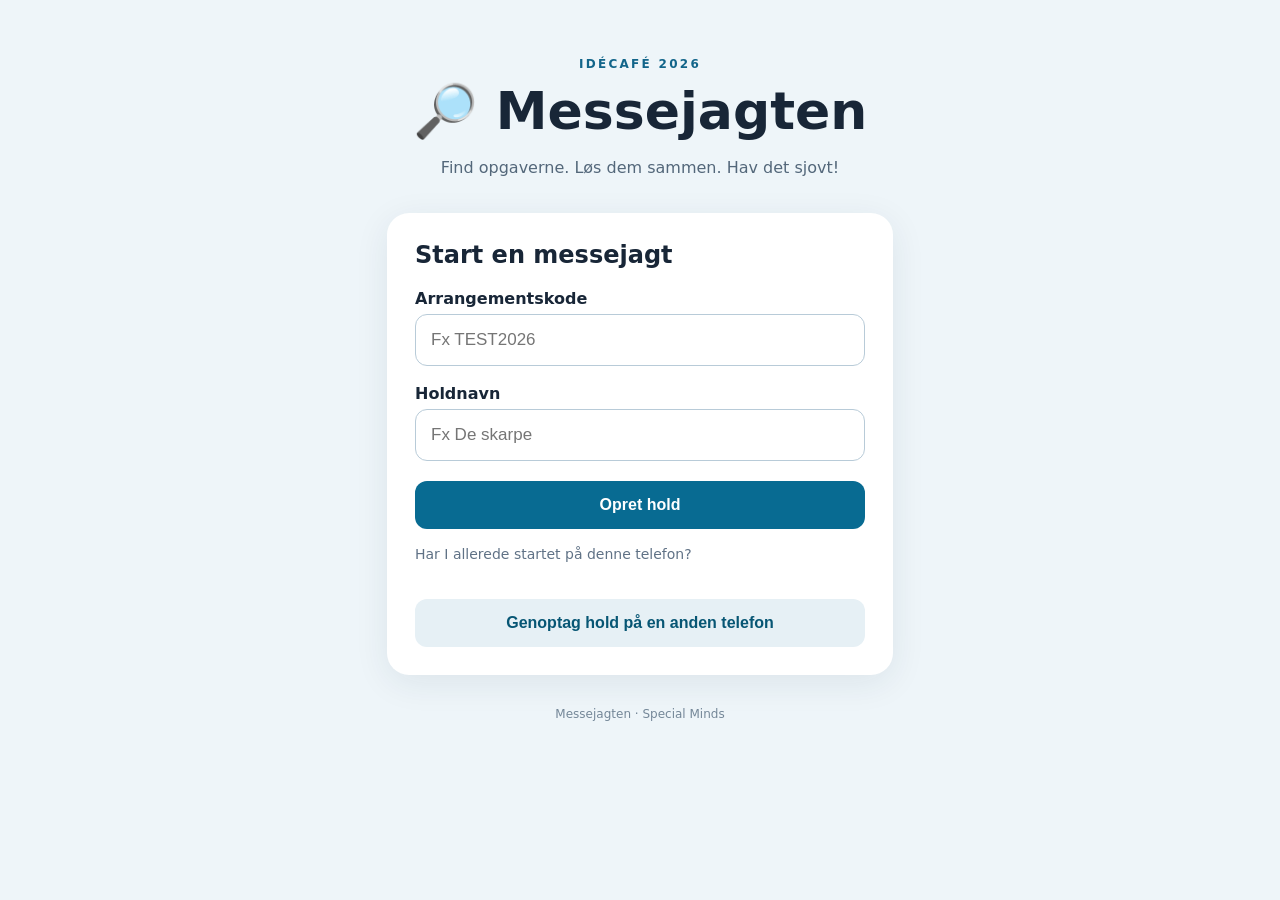
==== index.html @ 367b3f7b "Add files via upload" ====
<!doctype html><html lang="da"><head><meta charset="utf-8"><meta name="viewport" content="width=device-width,initial-scale=1"><title>Messejagten · Idécafé 2026</title><link rel="stylesheet" href="style.css?v=722"></head><body><main><header><div class="eyebrow">IDÉCAFÉ 2026</div><h1>🔎 Messejagten</h1><p>Find opgaverne. Løs dem sammen. Hav det sjovt!</p></header><section id="notice" class="notice" role="alert" hidden></section><section id="join" class="panel"><h2>Start en messejagt</h2><form id="joinForm"><label for="code">Arrangementskode</label><input id="code" maxlength="200" required placeholder="Fx TEST2026" autocomplete="off"><label for="team">Holdnavn</label><input id="team" minlength="2" maxlength="60" required placeholder="Fx De skarpe"><button id="joinBtn">Opret hold</button></form><p class="muted">Har I allerede startet på denne telefon?</p><button id="resumeBtn" class="secondary" hidden>Fortsæt tidligere hold</button><button id="showRecoveryBtn" class="secondary" type="button">Genoptag hold på en anden telefon</button><form id="recoveryForm" hidden><h2>Genoptag hold</h2><label for="recoveryCode">Arrangementskode</label><input id="recoveryCode" maxlength="200" required autocomplete="off" placeholder="Fx TEST2026"><label for="recoveryTeamCode">Holdkode (12 tegn)</label><input id="recoveryTeamCode" minlength="12" maxlength="12" pattern="[0-9a-fA-F]{12}" required autocomplete="off" autocapitalize="off" spellcheck="false" placeholder="Fx a1b2c3d4e5f6"><p class="muted">Holdkoden blev vist, da holdet blev oprettet. Genoptagelse flytter adgangen til denne telefon.</p><button id="recoverBtn" type="submit">Genoptag hold</button><button id="cancelRecoveryBtn" class="secondary" type="button">Annuller</button></form></section><section id="game" class="panel" hidden><div class="topline"><span id="teamTitle"></span><span id="progress"></span></div><div id="codeArea" class="codebox"><small>Holdkode – gem den til senere</small><strong id="teamCode"></strong><button class="secondary" id="copyBtn">Kopiér holdkode</button></div><div id="taskArea" hidden><div class="taskcount" id="taskCount"></div><h2 id="taskTitle"></h2><p id="taskDescription"></p><div id="answerArea"></div><p class="muted" id="saveStatus" aria-live="polite"></p><div class="actions"><button id="saveBtn">Gem svar</button><button class="secondary" id="skipBtn">Spring over</button></div><div class="actions"><button class="secondary" id="prevBtn">Forrige</button><button class="secondary" id="nextBtn">Næste</button></div></div><div id="summary" hidden><h2>Overblik over opgaver</h2><div id="summaryList"></div><p class="muted">Kontrollér jeres svar, før I afleverer. Efter aflevering kan svarene ikke ændres.</p><button id="backTasks" class="secondary">Tilbage til opgaver</button><button id="submitBtn" class="submitBtn">Aflever Messejagten</button></div><div id="finished" hidden><h2>🎉 Tak for deltagelsen!</h2><p>Jeres Messejagt er afleveret. I kan ikke længere ændre svarene.</p><p class="muted">Ranglisten vises automatisk nedenfor og opdateres, når flere hold afleverer.</p><button type="button" id="resultsBtn" class="secondary">Se resultater</button><p id="resultsStatus" class="muted" role="status"></p><div id="publicResults" class="table-wrap" hidden><table><thead><tr><th>Plads</th><th>Hold</th><th>Point</th><th>Tid</th></tr></thead><tbody id="publicResultsBody"></tbody></table></div></div><button class="secondary" id="newBtn">Opret et andet hold</button></section><footer>Messejagten · Special Minds</footer></main><script src="app.js?v=7.5"></script></body></html>
---- style.css ----
:root{font-family:system-ui,-apple-system,Segoe UI,sans-serif;color:#182637;background:#eef5f9}*{box-sizing:border-box}body{margin:0}main{max-width:550px;margin:auto;padding:22px}header{text-align:center;padding:35px 8px 20px}.eyebrow{font-weight:800;letter-spacing:.19em;color:#12658a;font-size:12px}h1{font-size:clamp(35px,8vw,52px);margin:10px 0}header p{color:#53677a}.panel{background:white;padding:28px;border-radius:22px;box-shadow:0 8px 35px #18354b15}h2{margin-top:0}label{display:block;margin:18px 0 6px;font-weight:700}input{width:100%;border:1px solid #b8cbd8;border-radius:12px;padding:15px;font-size:17px}button{border:0;border-radius:12px;background:#086b92;color:white;font-size:16px;font-weight:700;padding:15px 20px;cursor:pointer;width:100%;margin-top:20px}button:disabled{opacity:.6;cursor:wait}.secondary{background:#e6f0f5;color:#075674}.muted{color:#607286;font-size:14px;line-height:1.6}.notice{background:#fff1e7;border:1px solid #f3c49e;padding:14px;border-radius:12px;margin-bottom:16px}.codebox{background:#eff7fb;border-radius:15px;padding:18px;text-align:center}.codebox small{display:block;color:#607286}.codebox strong{display:block;font-size:24px;letter-spacing:.07em;margin-top:10px;overflow-wrap:anywhere}footer{text-align:center;color:#748798;font-size:12px;margin-top:32px}
textarea{width:100%;border:1px solid #b8cbd8;border-radius:12px;padding:14px;font:inherit;resize:vertical}.topline{display:flex;justify-content:space-between;font-weight:700;margin-bottom:20px;gap:10px}.taskcount{color:#12658a;font-size:13px;font-weight:800;letter-spacing:.06em;margin:18px 0 8px}.choice{display:flex;align-items:center;gap:10px;background:#f1f7fb;padding:14px;border-radius:12px;margin:10px 0;cursor:pointer}.choice input{width:auto;accent-color:#086b92}.actions{display:flex;gap:10px}.actions button{flex:1;min-width:0}.summaryButton{text-align:left;margin-top:10px}.panel[hidden],section[hidden],div[hidden]{display:none!important}

.submitBtn{background:#087451}.submitBtn:disabled{opacity:.65}#finished{text-align:center;padding:25px 5px}#finished h2{font-size:27px}

#recoveryForm{margin-top:22px;border-top:1px solid #d6e3eb;padding-top:24px}#recoveryForm[hidden]{display:none!important}

.separator{border:0;border-top:1px solid #e2edf3;margin:24px 0 6px}#recoveryForm{margin-top:20px}#recoveryForm h3{margin:0 0 10px}#recoveryForm[hidden]{display:none!important}
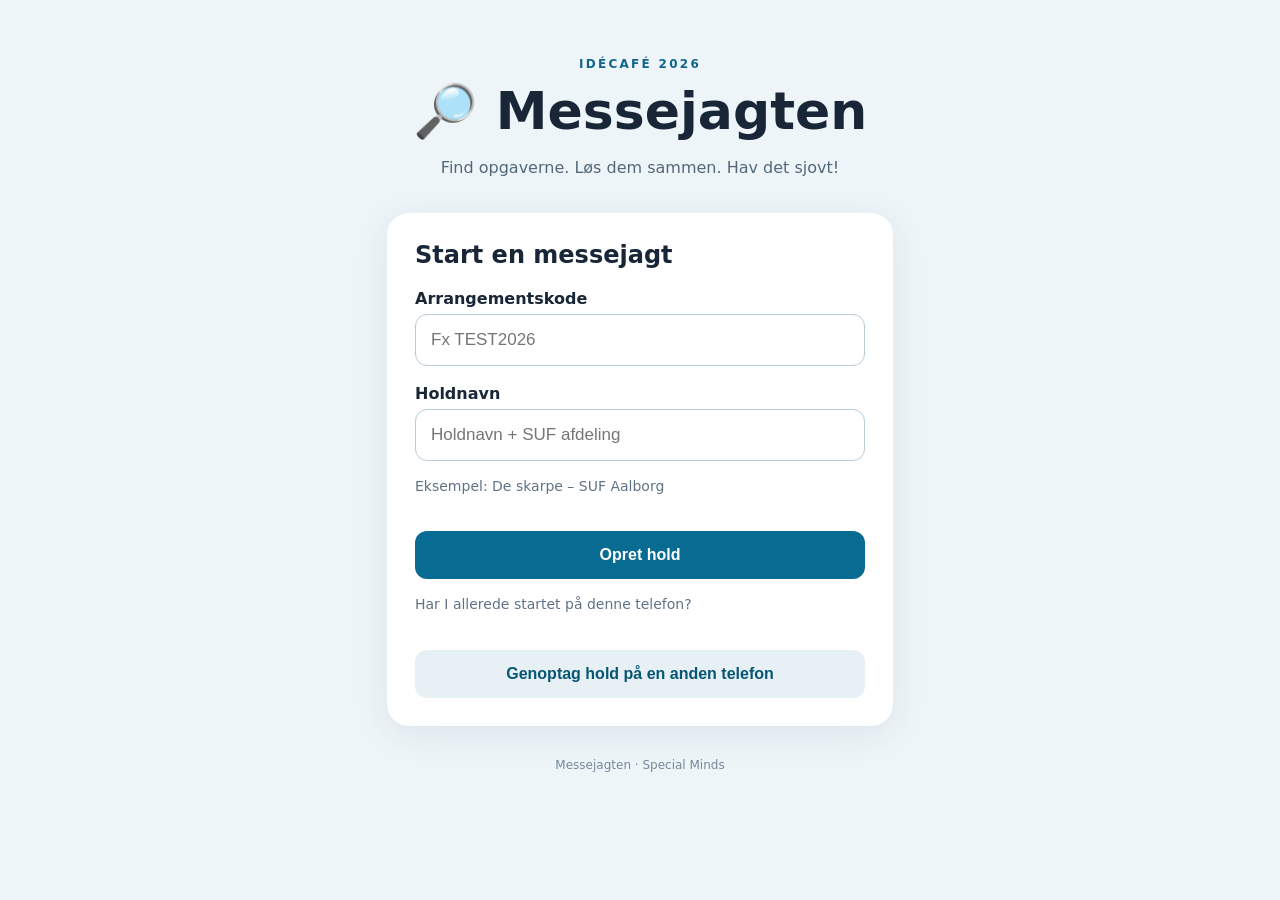
==== commit da1412d7: "Add files via upload" ====
--- a/index.html
+++ b/index.html
@@ -1 +1 @@
-<!doctype html><html lang="da"><head><meta charset="utf-8"><meta name="viewport" content="width=device-width,initial-scale=1"><title>Messejagten · Idécafé 2026</title><link rel="stylesheet" href="style.css?v=722"></head><body><main><header><div class="eyebrow">IDÉCAFÉ 2026</div><h1>🔎 Messejagten</h1><p>Find opgaverne. Løs dem sammen. Hav det sjovt!</p></header><section id="notice" class="notice" role="alert" hidden></section><section id="join" class="panel"><h2>Start en messejagt</h2><form id="joinForm"><label for="code">Arrangementskode</label><input id="code" maxlength="200" required placeholder="Fx TEST2026" autocomplete="off"><label for="team">Holdnavn</label><input id="team" minlength="2" maxlength="60" required placeholder="Fx De skarpe"><button id="joinBtn">Opret hold</button></form><p class="muted">Har I allerede startet på denne telefon?</p><button id="resumeBtn" class="secondary" hidden>Fortsæt tidligere hold</button><button id="showRecoveryBtn" class="secondary" type="button">Genoptag hold på en anden telefon</button><form id="recoveryForm" hidden><h2>Genoptag hold</h2><label for="recoveryCode">Arrangementskode</label><input id="recoveryCode" maxlength="200" required autocomplete="off" placeholder="Fx TEST2026"><label for="recoveryTeamCode">Holdkode (12 tegn)</label><input id="recoveryTeamCode" minlength="12" maxlength="12" pattern="[0-9a-fA-F]{12}" required autocomplete="off" autocapitalize="off" spellcheck="false" placeholder="Fx a1b2c3d4e5f6"><p class="muted">Holdkoden blev vist, da holdet blev oprettet. Genoptagelse flytter adgangen til denne telefon.</p><button id="recoverBtn" type="submit">Genoptag hold</button><button id="cancelRecoveryBtn" class="secondary" type="button">Annuller</button></form></section><section id="game" class="panel" hidden><div class="topline"><span id="teamTitle"></span><span id="progress"></span></div><div id="codeArea" class="codebox"><small>Holdkode – gem den til senere</small><strong id="teamCode"></strong><button class="secondary" id="copyBtn">Kopiér holdkode</button></div><div id="taskArea" hidden><div class="taskcount" id="taskCount"></div><h2 id="taskTitle"></h2><p id="taskDescription"></p><div id="answerArea"></div><p class="muted" id="saveStatus" aria-live="polite"></p><div class="actions"><button id="saveBtn">Gem svar</button><button class="secondary" id="skipBtn">Spring over</button></div><div class="actions"><button class="secondary" id="prevBtn">Forrige</button><button class="secondary" id="nextBtn">Næste</button></div></div><div id="summary" hidden><h2>Overblik over opgaver</h2><div id="summaryList"></div><p class="muted">Kontrollér jeres svar, før I afleverer. Efter aflevering kan svarene ikke ændres.</p><button id="backTasks" class="secondary">Tilbage til opgaver</button><button id="submitBtn" class="submitBtn">Aflever Messejagten</button></div><div id="finished" hidden><h2>🎉 Tak for deltagelsen!</h2><p>Jeres Messejagt er afleveret. I kan ikke længere ændre svarene.</p><p class="muted">Ranglisten vises automatisk nedenfor og opdateres, når flere hold afleverer.</p><button type="button" id="resultsBtn" class="secondary">Se resultater</button><p id="resultsStatus" class="muted" role="status"></p><div id="publicResults" class="table-wrap" hidden><table><thead><tr><th>Plads</th><th>Hold</th><th>Point</th><th>Tid</th></tr></thead><tbody id="publicResultsBody"></tbody></table></div></div><button class="secondary" id="newBtn">Opret et andet hold</button></section><footer>Messejagten · Special Minds</footer></main><script src="app.js?v=7.5"></script></body></html>
+<!doctype html><html lang="da"><head><meta charset="utf-8"><meta name="viewport" content="width=device-width,initial-scale=1"><title>Messejagten · Idécafé 2026</title><link rel="stylesheet" href="style.css?v=7.6"></head><body><main><header><div class="eyebrow">IDÉCAFÉ 2026</div><h1>🔎 Messejagten</h1><p>Find opgaverne. Løs dem sammen. Hav det sjovt!</p></header><section id="notice" class="notice" role="alert" hidden></section><section id="join" class="panel"><h2>Start en messejagt</h2><form id="joinForm"><label for="code">Arrangementskode</label><input id="code" maxlength="200" required placeholder="Fx TEST2026" autocomplete="off"><label for="team">Holdnavn</label><input id="team" minlength="2" maxlength="60" required placeholder="Holdnavn + SUF afdeling"><p class="muted">Eksempel: De skarpe – SUF Aalborg</p><button id="joinBtn">Opret hold</button></form><p class="muted">Har I allerede startet på denne telefon?</p><button id="resumeBtn" class="secondary" hidden>Fortsæt tidligere hold</button><button id="showRecoveryBtn" class="secondary" type="button">Genoptag hold på en anden telefon</button><form id="recoveryForm" hidden><h2>Genoptag hold</h2><label for="recoveryCode">Arrangementskode</label><input id="recoveryCode" maxlength="200" required autocomplete="off" placeholder="Fx TEST2026"><label for="recoveryTeamCode">Holdkode (12 tegn)</label><input id="recoveryTeamCode" minlength="12" maxlength="12" pattern="[0-9a-fA-F]{12}" required autocomplete="off" autocapitalize="off" spellcheck="false" placeholder="Fx a1b2c3d4e5f6"><p class="muted">Holdkoden blev vist, da holdet blev oprettet. Genoptagelse flytter adgangen til denne telefon.</p><button id="recoverBtn" type="submit">Genoptag hold</button><button id="cancelRecoveryBtn" class="secondary" type="button">Annuller</button></form></section><section id="game" class="panel" hidden><div class="topline"><span id="teamTitle"></span><span id="progress"></span></div><div id="codeArea" class="codebox"><small>Holdkode – gem den til senere</small><strong id="teamCode"></strong><button class="secondary" id="copyBtn">Kopiér holdkode</button></div><div id="taskArea" hidden><div class="taskcount" id="taskCount"></div><h2 id="taskTitle"></h2><p id="taskDescription"></p><div id="answerArea"></div><p class="muted" id="saveStatus" aria-live="polite"></p><div class="actions"><button id="saveBtn">Gem svar</button><button class="secondary" id="skipBtn">Spring over</button></div><div class="actions"><button class="secondary" id="prevBtn">Forrige</button><button class="secondary" id="nextBtn">Næste</button></div></div><div id="summary" hidden><h2>Overblik over opgaver</h2><div id="summaryList"></div><p class="muted">Kontrollér jeres svar, før I afleverer. Efter aflevering kan svarene ikke ændres.</p><button id="backTasks" class="secondary">Tilbage til opgaver</button><button id="submitBtn" class="submitBtn">Aflever Messejagten</button></div><div id="finished" hidden><div class="finish-icon" aria-hidden="true">🏆</div><h2>Tak for jeres deltagelse!</h2><p>I har gennemført Messejagten</p><h3 id="finishedTeam"></h3><div class="finish-stats"><div class="finish-stat"><strong id="finishedPoints">–</strong><span>Point</span></div><div class="finish-stat"><strong id="finishedPlace">–</strong><span>Foreløbig placering</span></div></div><p class="muted">Jeres placering kan ændre sig, når flere hold afleverer.</p><button type="button" id="resultsBtn">Se hele ranglisten</button><p id="resultsStatus" class="muted" role="status" aria-live="polite"></p><div id="publicResults" class="table-wrap" hidden><table><thead><tr><th>Plads</th><th>Hold</th><th>Point</th><th>Tid</th></tr></thead><tbody id="publicResultsBody"></tbody></table></div></div><button class="secondary" id="newBtn">Opret et andet hold</button></section><footer>Messejagten · Special Minds</footer></main><script src="app.js?v=7.6"></script></body></html>
--- a/style.css
+++ b/style.css
@@ -6,3 +6,6 @@
 #recoveryForm{margin-top:22px;border-top:1px solid #d6e3eb;padding-top:24px}#recoveryForm[hidden]{display:none!important}
 
 .separator{border:0;border-top:1px solid #e2edf3;margin:24px 0 6px}#recoveryForm{margin-top:20px}#recoveryForm h3{margin:0 0 10px}#recoveryForm[hidden]{display:none!important}
+
+/* Version 7.6 – afslutningsskærm */
+.finish-icon{font-size:54px;margin-bottom:8px}.finish-stats{display:grid;grid-template-columns:1fr 1fr;gap:12px;margin:20px 0}.finish-stat{background:#eff7fb;border-radius:15px;padding:18px 8px;display:flex;flex-direction:column;gap:6px}.finish-stat strong{font-size:32px;color:#075674}.finish-stat span{font-size:13px;color:#607286}#finished h3{font-size:21px;margin:14px 0}#publicResults{overflow-x:auto;text-align:left;margin-top:18px}#publicResults table{width:100%;border-collapse:collapse;font-size:14px}#publicResults th,#publicResults td{padding:11px 6px;border-bottom:1px solid #dce7ef}#publicResults th{color:#53677a}#finished .muted{line-height:1.6}
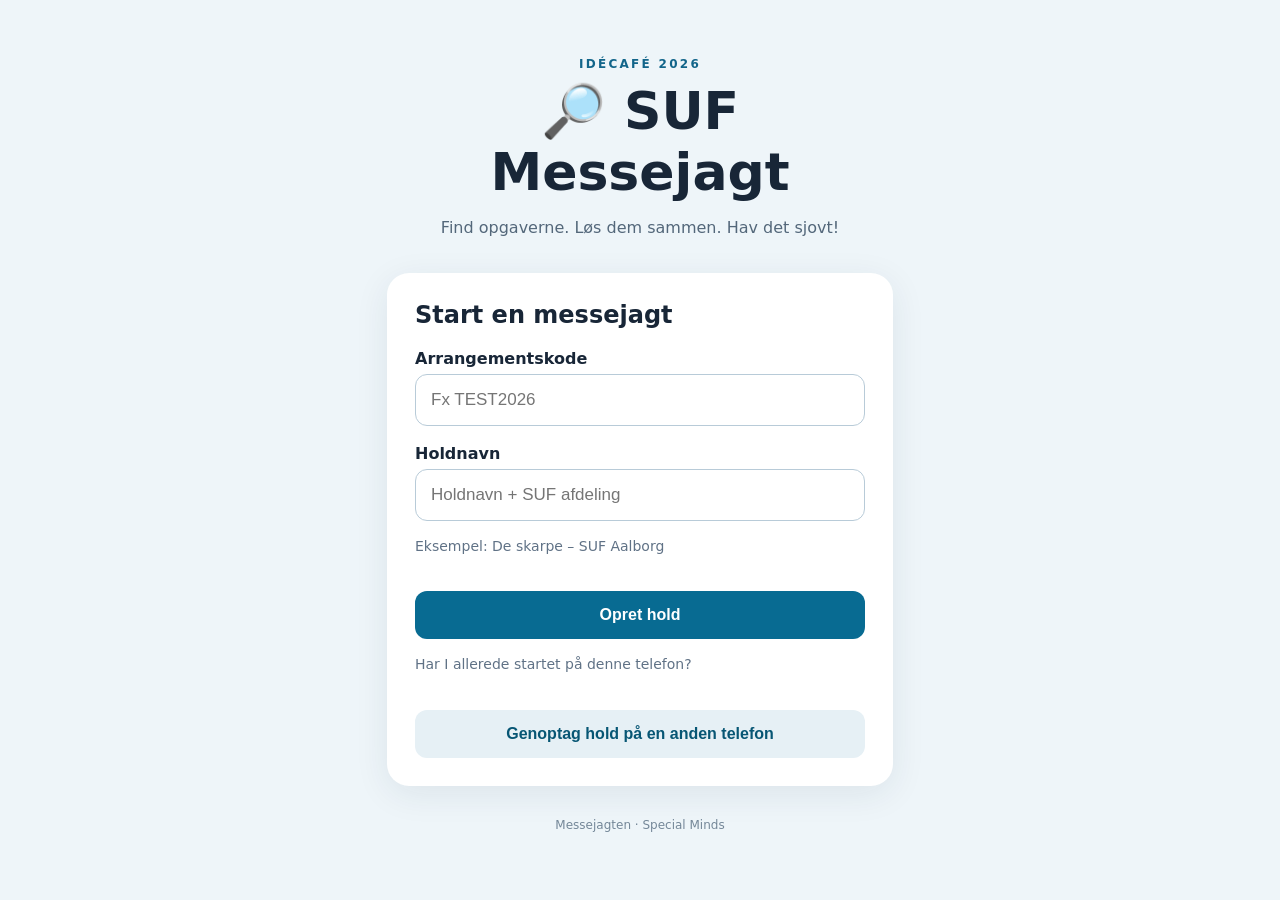
==== commit 78f97370: "Update index.html" ====
--- a/index.html
+++ b/index.html
@@ -1 +1 @@
-<!doctype html><html lang="da"><head><meta charset="utf-8"><meta name="viewport" content="width=device-width,initial-scale=1"><title>Messejagten · Idécafé 2026</title><link rel="stylesheet" href="style.css?v=7.6"></head><body><main><header><div class="eyebrow">IDÉCAFÉ 2026</div><h1>🔎 Messejagten</h1><p>Find opgaverne. Løs dem sammen. Hav det sjovt!</p></header><section id="notice" class="notice" role="alert" hidden></section><section id="join" class="panel"><h2>Start en messejagt</h2><form id="joinForm"><label for="code">Arrangementskode</label><input id="code" maxlength="200" required placeholder="Fx TEST2026" autocomplete="off"><label for="team">Holdnavn</label><input id="team" minlength="2" maxlength="60" required placeholder="Holdnavn + SUF afdeling"><p class="muted">Eksempel: De skarpe – SUF Aalborg</p><button id="joinBtn">Opret hold</button></form><p class="muted">Har I allerede startet på denne telefon?</p><button id="resumeBtn" class="secondary" hidden>Fortsæt tidligere hold</button><button id="showRecoveryBtn" class="secondary" type="button">Genoptag hold på en anden telefon</button><form id="recoveryForm" hidden><h2>Genoptag hold</h2><label for="recoveryCode">Arrangementskode</label><input id="recoveryCode" maxlength="200" required autocomplete="off" placeholder="Fx TEST2026"><label for="recoveryTeamCode">Holdkode (12 tegn)</label><input id="recoveryTeamCode" minlength="12" maxlength="12" pattern="[0-9a-fA-F]{12}" required autocomplete="off" autocapitalize="off" spellcheck="false" placeholder="Fx a1b2c3d4e5f6"><p class="muted">Holdkoden blev vist, da holdet blev oprettet. Genoptagelse flytter adgangen til denne telefon.</p><button id="recoverBtn" type="submit">Genoptag hold</button><button id="cancelRecoveryBtn" class="secondary" type="button">Annuller</button></form></section><section id="game" class="panel" hidden><div class="topline"><span id="teamTitle"></span><span id="progress"></span></div><div id="codeArea" class="codebox"><small>Holdkode – gem den til senere</small><strong id="teamCode"></strong><button class="secondary" id="copyBtn">Kopiér holdkode</button></div><div id="taskArea" hidden><div class="taskcount" id="taskCount"></div><h2 id="taskTitle"></h2><p id="taskDescription"></p><div id="answerArea"></div><p class="muted" id="saveStatus" aria-live="polite"></p><div class="actions"><button id="saveBtn">Gem svar</button><button class="secondary" id="skipBtn">Spring over</button></div><div class="actions"><button class="secondary" id="prevBtn">Forrige</button><button class="secondary" id="nextBtn">Næste</button></div></div><div id="summary" hidden><h2>Overblik over opgaver</h2><div id="summaryList"></div><p class="muted">Kontrollér jeres svar, før I afleverer. Efter aflevering kan svarene ikke ændres.</p><button id="backTasks" class="secondary">Tilbage til opgaver</button><button id="submitBtn" class="submitBtn">Aflever Messejagten</button></div><div id="finished" hidden><div class="finish-icon" aria-hidden="true">🏆</div><h2>Tak for jeres deltagelse!</h2><p>I har gennemført Messejagten</p><h3 id="finishedTeam"></h3><div class="finish-stats"><div class="finish-stat"><strong id="finishedPoints">–</strong><span>Point</span></div><div class="finish-stat"><strong id="finishedPlace">–</strong><span>Foreløbig placering</span></div></div><p class="muted">Jeres placering kan ændre sig, når flere hold afleverer.</p><button type="button" id="resultsBtn">Se hele ranglisten</button><p id="resultsStatus" class="muted" role="status" aria-live="polite"></p><div id="publicResults" class="table-wrap" hidden><table><thead><tr><th>Plads</th><th>Hold</th><th>Point</th><th>Tid</th></tr></thead><tbody id="publicResultsBody"></tbody></table></div></div><button class="secondary" id="newBtn">Opret et andet hold</button></section><footer>Messejagten · Special Minds</footer></main><script src="app.js?v=7.6"></script></body></html>
+<!doctype html><html lang="da"><head><meta charset="utf-8"><meta name="viewport" content="width=device-width,initial-scale=1"><title>SUF Messejagt · Idécafé 2026</title><link rel="stylesheet" href="style.css?v=8.0"></head><body><main><header><div class="eyebrow">IDÉCAFÉ 2026</div><h1>🔎 SUF Messejagt</h1><p>Find opgaverne. Løs dem sammen. Hav det sjovt!</p></header><section id="notice" class="notice" role="alert" hidden></section><section id="join" class="panel"><h2>Start en messejagt</h2><form id="joinForm"><label for="code">Arrangementskode</label><input id="code" maxlength="200" required placeholder="Fx TEST2026" autocomplete="off"><label for="team">Holdnavn</label><input id="team" minlength="2" maxlength="60" required placeholder="Holdnavn + SUF afdeling"><p class="muted">Eksempel: De skarpe – SUF Aalborg</p><button id="joinBtn">Opret hold</button></form><p class="muted">Har I allerede startet på denne telefon?</p><button id="resumeBtn" class="secondary" hidden>Fortsæt tidligere hold</button><button id="showRecoveryBtn" class="secondary" type="button">Genoptag hold på en anden telefon</button><form id="recoveryForm" hidden><h2>Genoptag hold</h2><label for="recoveryCode">Arrangementskode</label><input id="recoveryCode" maxlength="200" required autocomplete="off" placeholder="Fx TEST2026"><label for="recoveryTeamCode">Holdkode (12 tegn)</label><input id="recoveryTeamCode" minlength="12" maxlength="12" pattern="[0-9a-fA-F]{12}" required autocomplete="off" autocapitalize="off" spellcheck="false" placeholder="Fx a1b2c3d4e5f6"><p class="muted">Holdkoden blev vist, da holdet blev oprettet. Genoptagelse flytter adgangen til denne telefon.</p><button id="recoverBtn" type="submit">Genoptag hold</button><button id="cancelRecoveryBtn" class="secondary" type="button">Annuller</button></form></section><section id="game" class="panel" hidden><div class="topline"><span id="teamTitle"></span><span id="progress"></span></div><div id="codeArea" class="codebox"><small>Holdkode – gem den til senere</small><strong id="teamCode"></strong><button class="secondary" id="copyBtn">Kopiér holdkode</button></div><div id="taskArea" hidden><div class="taskcount" id="taskCount"></div><h2 id="taskTitle"></h2><p id="taskDescription"></p><div id="answerArea"></div><p class="muted" id="saveStatus" aria-live="polite"></p><div class="actions"><button id="saveBtn">Gem svar</button><button class="secondary" id="skipBtn">Spring over</button></div><div class="actions"><button class="secondary" id="prevBtn">Forrige</button><button class="secondary" id="nextBtn">Næste</button></div></div><div id="summary" hidden><h2>Overblik over opgaver</h2><div id="summaryList"></div><p class="muted">Kontrollér jeres svar, før I afleverer. Efter aflevering kan svarene ikke ændres.</p><button id="backTasks" class="secondary">Tilbage til opgaver</button><button id="submitBtn" class="submitBtn">Aflever Messejagten</button></div><div id="finished" hidden><div class="finish-icon" aria-hidden="true">🏆</div><h2>Tak for jeres deltagelse!</h2><p>I har gennemført Messejagten</p><h3 id="finishedTeam"></h3><div class="finish-stats"><div class="finish-stat"><strong id="finishedPoints">–</strong><span>Point</span></div><div class="finish-stat"><strong id="finishedPlace">–</strong><span>Foreløbig placering</span></div></div><p class="muted">Jeres placering kan ændre sig, når flere hold afleverer.</p><button type="button" id="resultsBtn">Se hele ranglisten</button><button type="button" id="mobileSlideshowBtn" class="secondary">📷 Se billeder fra Messejagten</button><p id="resultsStatus" class="muted" role="status" aria-live="polite"></p><div id="mobileSlideshow" class="mobile-slideshow" role="dialog" aria-modal="true" aria-label="Billedslideshow" hidden><div class="mobile-show-head"><strong>Billeder fra Messejagten</strong><button type="button" id="closeMobileSlideshow">Luk ✕</button></div><div class="mobile-show-body"><img id="mobileSlideImage" alt="Billede fra Messejagten"><p id="mobileSlideStatus">Henter billeder…</p></div><div class="mobile-show-foot"><span id="mobileSlideCaption"></span><span id="mobileSlideCounter"></span></div></div><div id="publicResults" class="table-wrap" hidden><table><thead><tr><th>Plads</th><th>Hold</th><th>Point</th><th>Tid</th></tr></thead><tbody id="publicResultsBody"></tbody></table></div></div></section><footer>Messejagten · Special Minds</footer></main><script src="app.js?v=8.0"></script></body></html>
--- a/style.css
+++ b/style.css
@@ -9,3 +9,5 @@
 
 /* Version 7.6 – afslutningsskærm */
 .finish-icon{font-size:54px;margin-bottom:8px}.finish-stats{display:grid;grid-template-columns:1fr 1fr;gap:12px;margin:20px 0}.finish-stat{background:#eff7fb;border-radius:15px;padding:18px 8px;display:flex;flex-direction:column;gap:6px}.finish-stat strong{font-size:32px;color:#075674}.finish-stat span{font-size:13px;color:#607286}#finished h3{font-size:21px;margin:14px 0}#publicResults{overflow-x:auto;text-align:left;margin-top:18px}#publicResults table{width:100%;border-collapse:collapse;font-size:14px}#publicResults th,#publicResults td{padding:11px 6px;border-bottom:1px solid #dce7ef}#publicResults th{color:#53677a}#finished .muted{line-height:1.6}
+
+#mobileSlideshow[hidden]{display:none!important}.mobile-slideshow{position:fixed;inset:0;z-index:9999;background:#081421;color:white;display:flex;flex-direction:column}.mobile-show-head,.mobile-show-foot{display:flex;justify-content:space-between;align-items:center;padding:14px;gap:12px;background:#14273b}.mobile-show-head button{width:auto;margin:0;padding:8px 12px}.mobile-show-body{position:relative;flex:1;min-height:0;display:grid;place-items:center}.mobile-show-body img{width:100%;height:100%;object-fit:contain}.mobile-show-body p{position:absolute;bottom:10px;left:10px;background:#14273bcc;padding:8px;border-radius:8px}.mobile-show-foot{font-size:13px}#mobileSlideshowBtn{margin-top:10px}
